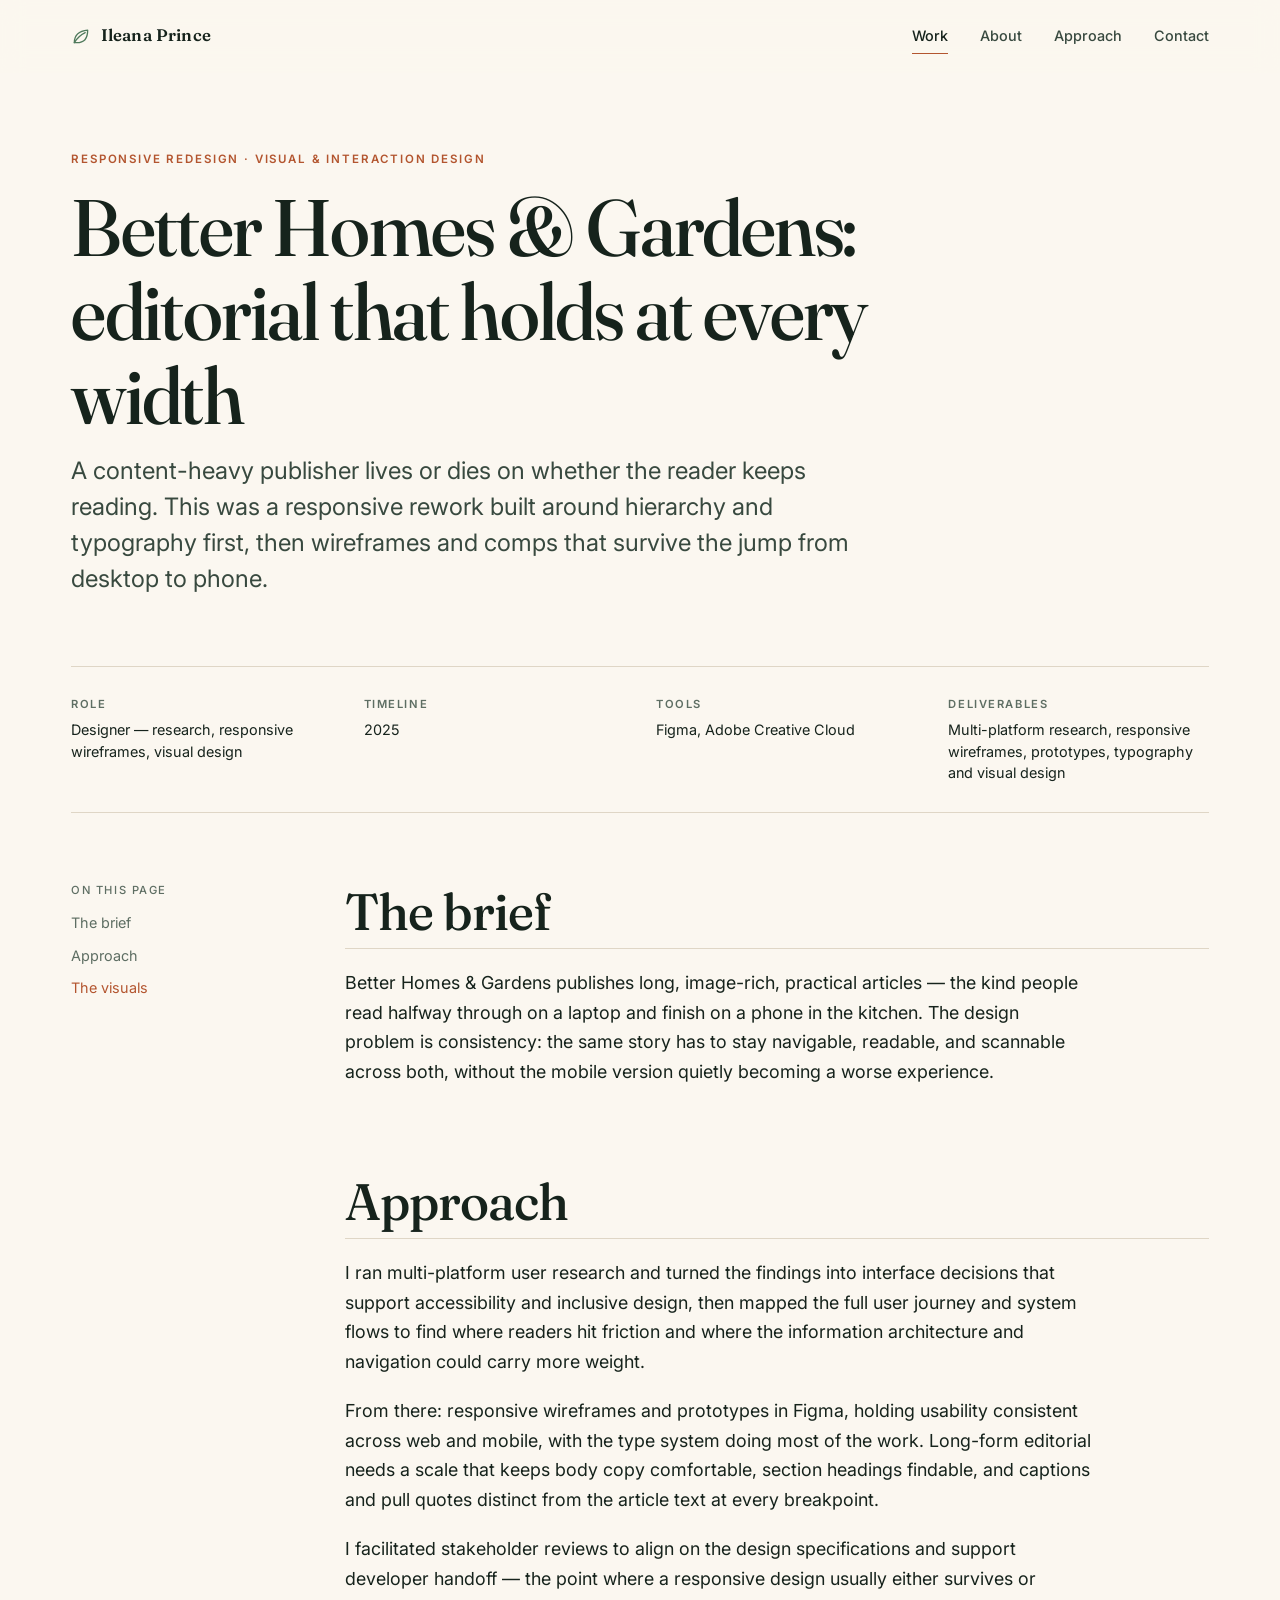
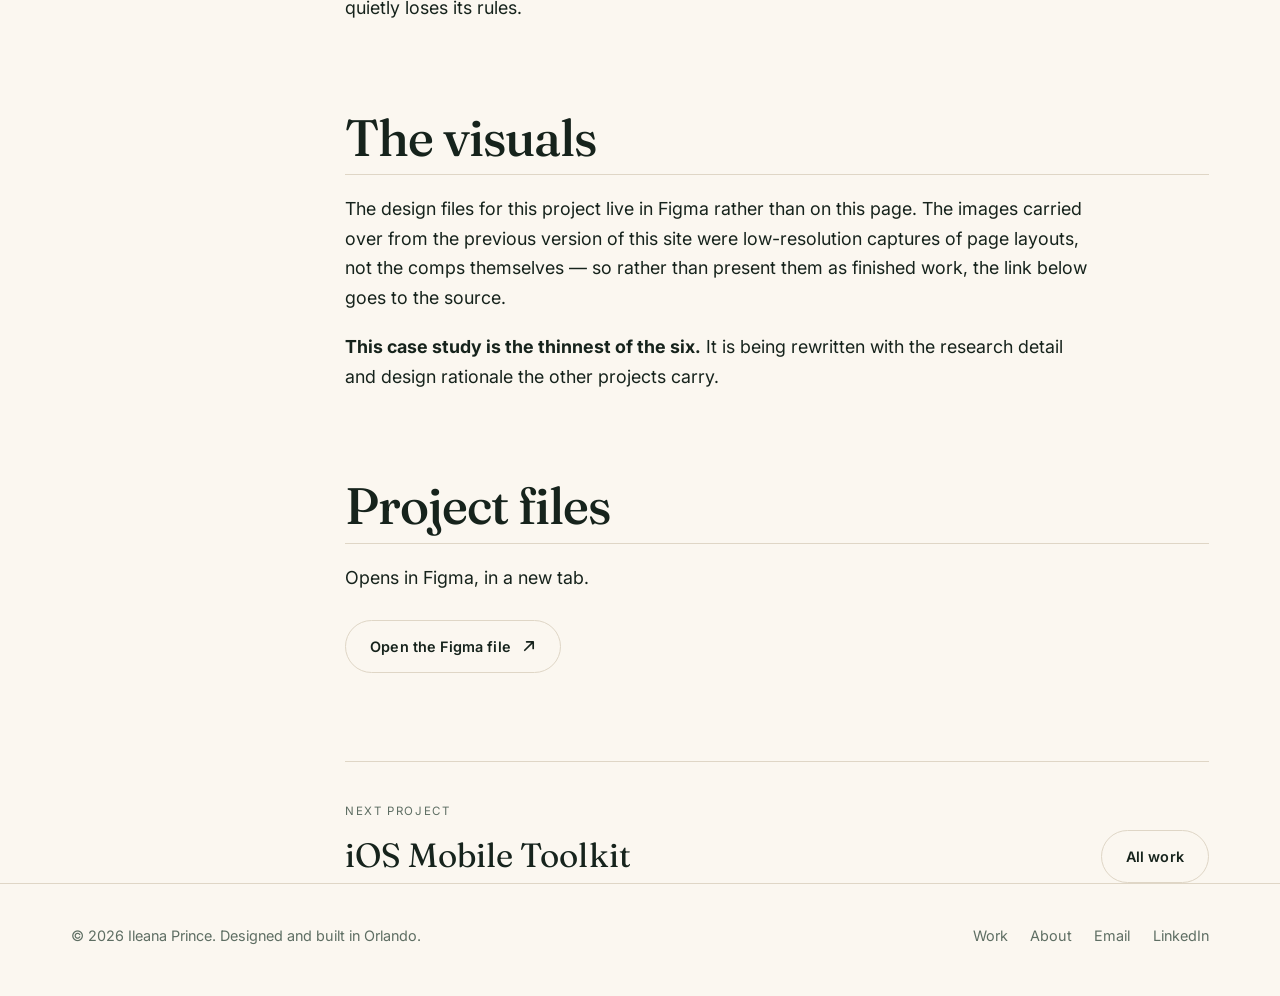
==== work/better-homes-gardens.html @ 6461b2cf "Rebuild the portfolio as a static site Replaces the WordPress/Divi one-pager with hand-built HTML: a" ====
<!DOCTYPE html>
<html lang="en">
<head>
<meta charset="utf-8">
<meta name="viewport" content="width=device-width, initial-scale=1">
<title>Better Homes &amp; Gardens — Ileana Prince</title>
<meta name="description" content="A responsive redesign case study for Better Homes &amp; Gardens: multi-platform research, responsive wireframes, typography and visual design, and developer handoff.">
<link rel="canonical" href="https://ileanaprince.com/work/better-homes-gardens.html">
<meta property="og:title" content="Better Homes &amp; Gardens — Ileana Prince">
<meta property="og:description" content="A responsive redesign case study for Better Homes &amp; Gardens: multi-platform research, responsive wireframes, typography and visual design, and developer handoff.">
<meta property="og:type" content="article">
<meta property="og:url" content="https://ileanaprince.com/work/better-homes-gardens.html">
<meta property="og:image" content="https://ileanaprince.com/images/work/better-homes-gardens/03.png">
<meta name="theme-color" content="#FBF7F0" media="(prefers-color-scheme: light)">
<meta name="theme-color" content="#0F1613" media="(prefers-color-scheme: dark)">
<link rel="icon" href="../images/brand/favicon-64.png" sizes="64x64">
<link rel="apple-touch-icon" href="../images/brand/apple-touch-icon.png">
<link rel="preconnect" href="https://fonts.googleapis.com">
<link rel="preconnect" href="https://fonts.gstatic.com" crossorigin>
<link href="https://fonts.googleapis.com/css2?family=Fraunces:ital,opsz,wght@0,9..144,300..700;1,9..144,300..700&family=Inter:wght@400;500;600;700&display=swap" rel="stylesheet">
<link rel="stylesheet" href="../css/main.css">
</head>
<body>
<script>document.documentElement.classList.add("js");</script>

<a class="skip-link" href="#main">Skip to content</a>

<header class="site-header">
  <div class="wrap">
    <a class="wordmark" href="../index.html">
      <svg class="leaf" viewBox="0 0 24 24" fill="none" stroke="currentColor" stroke-width="1.6" aria-hidden="true">
        <path d="M4 20c0-8 5-14 16-15 0 11-6 15-13 15H4Z" stroke-linejoin="round"/>
        <path d="M4 20C7 15 11 11 17 8" stroke-linecap="round"/>
      </svg>
      Ileana Prince
    </a>
    <nav class="nav" aria-label="Primary">
      <a href="../index.html#work" aria-current="page">Work</a>
      <a href="../index.html#about">About</a>
      <a href="../index.html#approach" class="nav-hide-sm">Approach</a>
      <a href="../index.html#contact">Contact</a>
    </nav>
  </div>
</header>

<main id="main">

  <article>
    <header class="case-hero">
      <div class="wrap">
        <span class="eyebrow">Responsive redesign · Visual &amp; interaction design</span>
        <h1>Better Homes &amp; Gardens: editorial that holds at every width</h1>
        <p class="lede">A content-heavy publisher lives or dies on whether the reader keeps reading. This was a responsive rework built around hierarchy and typography first, then wireframes and comps that survive the jump from desktop to phone.</p>
      </div>
    </header>

    <div class="wrap">
      <dl class="case-meta">
        <div><dt>Role</dt><dd>Designer — research, responsive wireframes, visual design</dd></div>
        <div><dt>Timeline</dt><dd>2025</dd></div>
        <div><dt>Tools</dt><dd>Figma, Adobe Creative Cloud</dd></div>
        <div><dt>Deliverables</dt><dd>Multi-platform research, responsive wireframes, prototypes, typography and visual design</dd></div>
      </dl>

      <div class="case-layout">
        <nav class="case-toc" aria-label="On this page">
          <h2>On this page</h2>
          <ol>
            <li><a href="#overview">The brief</a></li>
            <li><a href="#approach">Approach</a></li>
            <li><a href="#screens">The visuals</a></li>
          </ol>
        </nav>

        <div>
          <section class="case-section" id="overview">
            <h2>The brief</h2>
            <div class="prose">
            <p>Better Homes &amp; Gardens publishes long, image-rich, practical articles — the kind people read halfway through on a laptop and finish on a phone in the kitchen. The design problem is consistency: the same story has to stay navigable, readable, and scannable across both, without the mobile version quietly becoming a worse experience.</p>
            </div>
          </section>
          <section class="case-section" id="approach">
            <h2>Approach</h2>
            <div class="prose">
            <p>I ran multi-platform user research and turned the findings into interface decisions that support accessibility and inclusive design, then mapped the full user journey and system flows to find where readers hit friction and where the information architecture and navigation could carry more weight.</p>
            <p>From there: responsive wireframes and prototypes in Figma, holding usability consistent across web and mobile, with the type system doing most of the work. Long-form editorial needs a scale that keeps body copy comfortable, section headings findable, and captions and pull quotes distinct from the article text at every breakpoint.</p>
            <p>I facilitated stakeholder reviews to align on the design specifications and support developer handoff — the point where a responsive design usually either survives or quietly loses its rules.</p>
            </div>
          </section>
          <section class="case-section" id="screens">
            <h2>The visuals</h2>
            <div class="prose">
            <p>The design files for this project live in Figma rather than on this page.
               The images carried over from the previous version of this site were
               low-resolution captures of page layouts, not the comps themselves — so
               rather than present them as finished work, the link below goes to the source.</p>
            <p><strong>This case study is the thinnest of the six.</strong> It is being
               rewritten with the research detail and design rationale the other projects
               carry.</p>
            </div>
          </section>
          <section class="case-section" id="files">
            <h2>Project files</h2>
            <p class="prose">Opens in Figma, in a new tab.</p>
            <ul class="link-list">
              <li><a class="btn btn--ghost" href="https://www.figma.com/design/xtDOEUHPUFU4k2uD3OjecX/ileana_prince_digital?node-id=0-1&amp;p=f" rel="noopener" target="_blank">Open the Figma file<svg viewBox="0 0 16 16" fill="none" stroke="currentColor" stroke-width="1.8" aria-hidden="true"><path d="M6 3h7v7M13 3 4 12" stroke-linecap="round" stroke-linejoin="round"/></svg></a></li>
            </ul>
          </section>
          <nav class="case-next" aria-label="More work">
            <div>
              <span class="next-label">Next project</span>
              <a class="next-title" href="ios-toolkit.html">iOS Mobile Toolkit</a>
            </div>
            <a class="btn btn--ghost" href="../index.html#work">All work</a>
          </nav>
        </div>
      </div>
    </div>
  </article>

</main>

<footer class="site-footer">
  <div class="wrap">
    <p style="margin:0">© <span id="year">2026</span> Ileana Prince. Designed and built in Orlando.</p>
    <nav class="footer-links" aria-label="Footer">
      <a href="../index.html#work">Work</a>
      <a href="../index.html#about">About</a>
      <a href="mailto:ileanaprince@icloud.com">Email</a>
      <a href="https://www.linkedin.com/in/ileanaprince/" rel="me noopener">LinkedIn</a>
    </nav>
  </div>
</footer>

<script src="../js/main.js" defer></script>
</body>
</html>
---- css/main.css ----
/* ==========================================================================
   Ileana Prince — portfolio
   Design system: warm bone paper, deep forest ink, terracotta accent.
   ========================================================================== */

:root {
  /* Color — light */
  --bone:        #FBF7F0;
  --bone-deep:   #F2EADC;
  --paper:       #FFFFFF;
  --ink:         #16231C;
  --ink-soft:    #38493F;
  --muted:       #5E6E63;
  --line:        #DFD6C6;
  --forest:      #24503F;
  --moss:        #4F7A5C;
  --terracotta:  #B3552F;
  --clay:        #E3B294;

  --accent:      var(--terracotta);
  --accent-ink:  #FFFFFF;
  --bg:          var(--bone);
  --bg-alt:      var(--bone-deep);
  --surface:     var(--paper);
  --fg:          var(--ink);
  --fg-soft:      var(--ink-soft);
  --border:      var(--line);

  /* Type */
  --font-display: "Fraunces", "Iowan Old Style", Georgia, serif;
  --font-sans: "Inter", -apple-system, BlinkMacSystemFont, "Segoe UI", Helvetica, Arial, sans-serif;

  --step--1: clamp(0.82rem, 0.79rem + 0.14vw, 0.9rem);
  --step-0:  clamp(1rem, 0.96rem + 0.2vw, 1.12rem);
  --step-1:  clamp(1.2rem, 1.1rem + 0.5vw, 1.5rem);
  --step-2:  clamp(1.5rem, 1.3rem + 1vw, 2.1rem);
  --step-3:  clamp(2rem, 1.6rem + 2vw, 3.2rem);
  --step-4:  clamp(2.6rem, 1.8rem + 4vw, 5.4rem);
  --step-5:  clamp(3.2rem, 1.9rem + 6.4vw, 8rem);

  /* Space + shape */
  --gutter: clamp(1.25rem, 4vw, 4rem);
  --section: clamp(4.5rem, 9vw, 9rem);
  --radius: 4px;
  --radius-lg: 20px;
  --maxw: 1240px;
  --prose: 68ch;

  --ease: cubic-bezier(0.22, 0.61, 0.36, 1);
}

@media (prefers-color-scheme: dark) {
  :root:not([data-theme="light"]) {
    --bg:      #0F1613;
    --bg-alt:  #151E19;
    --surface: #18231D;
    --fg:      #ECE6DA;
    --fg-soft: #C3CDC4;
    --muted:   #9AA89E;
    --border:  #2A362F;
    --forest:  #7FB395;
    --moss:    #8FBDA0;
    --accent:  #E2865B;
    --accent-ink: #16231C;
  }
}

:root[data-theme="dark"] {
  --bg:      #0F1613;
  --bg-alt:  #151E19;
  --surface: #18231D;
  --fg:      #ECE6DA;
  --fg-soft: #C3CDC4;
  --muted:   #9AA89E;
  --border:  #2A362F;
  --forest:  #7FB395;
  --moss:    #8FBDA0;
  --accent:  #E2865B;
  --accent-ink: #16231C;
}

/* --------------------------------------------------------------- base --- */

*, *::before, *::after { box-sizing: border-box; }

html { -webkit-text-size-adjust: 100%; scroll-behavior: smooth; }
@media (prefers-reduced-motion: reduce) { html { scroll-behavior: auto; } }

body {
  margin: 0;
  background: var(--bg);
  color: var(--fg);
  font-family: var(--font-sans);
  font-size: var(--step-0);
  line-height: 1.65;
  -webkit-font-smoothing: antialiased;
  font-synthesis-weight: none;
}

h1, h2, h3, h4 {
  font-family: var(--font-display);
  font-weight: 500;
  line-height: 1.05;
  letter-spacing: -0.02em;
  margin: 0 0 0.5em;
  font-variation-settings: "SOFT" 0, "WONK" 0;
}

p { margin: 0 0 1.1em; }
p:last-child { margin-bottom: 0; }

a { color: inherit; text-decoration-thickness: 1px; text-underline-offset: 0.22em; }
a:hover { text-decoration-color: var(--accent); }

img { max-width: 100%; height: auto; display: block; }

hr { border: 0; border-top: 1px solid var(--border); margin: var(--section) 0; }

::selection { background: var(--accent); color: var(--accent-ink); }

:focus-visible {
  outline: 3px solid var(--accent);
  outline-offset: 3px;
  border-radius: 2px;
}

.skip-link {
  position: absolute;
  left: 0.75rem;
  top: -4rem;
  z-index: 100;
  background: var(--fg);
  color: var(--bg);
  padding: 0.7rem 1.1rem;
  border-radius: var(--radius);
  font-weight: 600;
  transition: top 0.2s var(--ease);
}
.skip-link:focus { top: 0.75rem; }

.visually-hidden {
  position: absolute; width: 1px; height: 1px;
  padding: 0; margin: -1px; overflow: hidden;
  clip: rect(0 0 0 0); white-space: nowrap; border: 0;
}

/* ------------------------------------------------------------ layout --- */

.wrap {
  width: 100%;
  max-width: var(--maxw);
  margin-inline: auto;
  padding-inline: var(--gutter);
}

.section { padding-block: var(--section); }
.section--tint { background: var(--bg-alt); }

.section-head {
  display: flex;
  align-items: baseline;
  gap: 1.5rem;
  margin-bottom: clamp(2rem, 4vw, 3.5rem);
  border-bottom: 1px solid var(--border);
  padding-bottom: 1.25rem;
  flex-wrap: wrap;
}
.section-head h2 { font-size: var(--step-3); margin: 0; }
.section-head p { color: var(--muted); max-width: 42ch; margin: 0; font-size: var(--step--1); }

.eyebrow {
  font-family: var(--font-sans);
  font-size: 0.72rem;
  font-weight: 600;
  letter-spacing: 0.16em;
  text-transform: uppercase;
  color: var(--accent);
  margin: 0 0 1rem;
  display: block;
}

.prose { max-width: var(--prose); }
.prose h3 { font-size: var(--step-2); margin-top: 2em; }
/* A small label that is still a real heading — the level stays correct for
   screen readers, only the type size changes. */
.prose h3.label {
  font-family: var(--font-sans);
  font-size: var(--step--1);
  font-weight: 700;
  letter-spacing: 0.1em;
  text-transform: uppercase;
  color: var(--muted);
  margin: 2.2em 0 0.6em;
}
.prose ul { padding-left: 1.1rem; margin: 0 0 1.4em; }
.prose li { margin-bottom: 0.5em; }
.prose li::marker { color: var(--accent); }
.prose blockquote {
  margin: 2rem 0;
  padding: 0.2rem 0 0.2rem 1.5rem;
  border-left: 3px solid var(--accent);
  font-family: var(--font-display);
  font-size: var(--step-1);
  line-height: 1.4;
  color: var(--fg-soft);
}
.prose blockquote cite {
  display: block;
  margin-top: 0.8rem;
  font-family: var(--font-sans);
  font-size: var(--step--1);
  font-style: normal;
  color: var(--muted);
}

/* ------------------------------------------------------------ header --- */

.site-header {
  position: sticky;
  top: 0;
  z-index: 50;
  background: color-mix(in srgb, var(--bg) 88%, transparent);
  backdrop-filter: saturate(1.4) blur(12px);
  border-bottom: 1px solid transparent;
  transition: border-color 0.3s var(--ease);
}
.site-header.is-stuck { border-bottom-color: var(--border); }

.site-header .wrap {
  display: flex;
  align-items: center;
  justify-content: space-between;
  gap: 1rem;
  min-height: 72px;
}

.wordmark {
  font-family: var(--font-display);
  font-size: 1.05rem;
  font-weight: 600;
  letter-spacing: 0.01em;
  text-decoration: none;
  display: inline-flex;
  align-items: center;
  gap: 0.6rem;
}
.wordmark .leaf { width: 20px; height: 20px; color: var(--moss); flex: none; }

.nav { display: flex; align-items: center; gap: clamp(1rem, 2.5vw, 2.2rem); }
.nav a {
  font-size: var(--step--1);
  font-weight: 500;
  text-decoration: none;
  color: var(--fg-soft);
  padding-block: 0.4rem;
  position: relative;
}
.nav a::after {
  content: "";
  position: absolute;
  left: 0; bottom: 0;
  width: 100%; height: 1px;
  background: var(--accent);
  transform: scaleX(0);
  transform-origin: left;
  transition: transform 0.3s var(--ease);
}
.nav a:hover::after, .nav a[aria-current]::after { transform: scaleX(1); }
.nav a[aria-current] { color: var(--fg); }

.nav-toggle { display: none; }

@media (max-width: 640px) {
  .nav { gap: 1rem; font-size: 0.9rem; }
  .nav a.nav-hide-sm { display: none; }
}

/* -------------------------------------------------------------- hero --- */

.hero {
  position: relative;
  padding-block: clamp(3rem, 8vw, 7rem) clamp(3rem, 7vw, 6rem);
  overflow: hidden;
}
.hero .wrap {
  display: grid;
  grid-template-columns: minmax(0, 1.15fr) minmax(0, 0.85fr);
  gap: clamp(2rem, 5vw, 4.5rem);
  align-items: center;
}
@media (max-width: 860px) {
  .hero .wrap { grid-template-columns: 1fr; }
}

.hero h1 {
  font-size: var(--step-5);
  font-weight: 400;
  line-height: 0.92;
  letter-spacing: -0.035em;
  margin: 0 0 1.5rem;
  font-variation-settings: "SOFT" 20, "WONK" 1, "opsz" 100;
}
.hero h1 em {
  font-style: italic;
  color: var(--forest);
  font-variation-settings: "SOFT" 60, "WONK" 1;
}
.hero-lede {
  font-size: var(--step-1);
  line-height: 1.5;
  color: var(--fg-soft);
  max-width: 46ch;
  margin-bottom: 2rem;
}
.hero-meta {
  display: flex;
  flex-wrap: wrap;
  gap: 0.6rem 1.6rem;
  font-size: var(--step--1);
  color: var(--muted);
  margin-bottom: 2.25rem;
}
.hero-meta span { display: inline-flex; align-items: center; gap: 0.5rem; }
.hero-meta span::before {
  content: "";
  width: 5px; height: 5px;
  border-radius: 50%;
  background: var(--moss);
}

.portrait {
  position: relative;
  border-radius: 200px 200px 12px 12px;
  overflow: hidden;
  aspect-ratio: 4 / 5;
  background: var(--bg-alt);
  box-shadow: 0 30px 70px -40px rgba(20, 35, 28, 0.6);
}
.portrait img { width: 100%; height: 100%; object-fit: cover; object-position: 50% 22%; }

.hero-vine {
  position: absolute;
  top: -40px;
  right: -60px;
  width: min(46vw, 520px);
  color: var(--moss);
  opacity: 0.16;
  pointer-events: none;
  z-index: -1;
}

/* ------------------------------------------------------------ buttons --- */

.btn {
  display: inline-flex;
  align-items: center;
  gap: 0.6rem;
  padding: 0.85rem 1.5rem;
  border-radius: 999px;
  border: 1px solid var(--fg);
  background: var(--fg);
  color: var(--bg);
  font-size: var(--step--1);
  font-weight: 600;
  letter-spacing: 0.01em;
  text-decoration: none;
  cursor: pointer;
  transition: transform 0.25s var(--ease), background-color 0.25s var(--ease),
              color 0.25s var(--ease), border-color 0.25s var(--ease);
}
.btn:hover { transform: translateY(-2px); background: var(--accent); border-color: var(--accent); color: var(--accent-ink); }
.btn--ghost { background: transparent; color: var(--fg); border-color: var(--border); }
.btn--ghost:hover { border-color: var(--accent); background: transparent; color: var(--accent); }
.btn svg { width: 15px; height: 15px; flex: none; }

.btn-row { display: flex; flex-wrap: wrap; gap: 0.85rem; }

/* --------------------------------------------------------------- work --- */

.work-list { display: grid; gap: clamp(1rem, 2.5vw, 1.75rem); }

.work-card {
  position: relative;
  display: grid;
  grid-template-columns: minmax(0, 0.95fr) minmax(0, 1.05fr);
  gap: clamp(1.5rem, 4vw, 3.5rem);
  align-items: center;
  padding: clamp(1.25rem, 3vw, 2.25rem);
  background: var(--surface);
  border: 1px solid var(--border);
  border-radius: var(--radius-lg);
  overflow: hidden;
  transition: transform 0.4s var(--ease), border-color 0.4s var(--ease),
              box-shadow 0.4s var(--ease);
}
.work-card:nth-child(even) { grid-template-columns: minmax(0, 1.05fr) minmax(0, 0.95fr); }
.work-card:nth-child(even) .work-thumb { order: 2; }
.work-card:hover {
  transform: translateY(-4px);
  border-color: color-mix(in srgb, var(--accent) 45%, var(--border));
  box-shadow: 0 26px 50px -34px rgba(20, 35, 28, 0.55);
}
@media (max-width: 780px) {
  .work-card, .work-card:nth-child(even) { grid-template-columns: 1fr; }
  .work-card:nth-child(even) .work-thumb { order: 0; }
}

.work-thumb {
  aspect-ratio: 16 / 11;
  border-radius: 12px;
  overflow: hidden;
  background: var(--bg-alt);
  border: 1px solid var(--border);
}
.work-thumb img {
  width: 100%; height: 100%;
  object-fit: cover;
  object-position: 50% 0;
  transition: transform 0.6s var(--ease);
}
/* Slide and full-page artefacts are shown whole rather than cropped —
   a cropped slide just reads as a mistake. */
.work-thumb--fit { padding: clamp(0.6rem, 1.5vw, 1.1rem); background: var(--bg-alt); }
.work-thumb--fit img { object-fit: contain; }
.work-card:hover .work-thumb--fit img { transform: scale(1.015); }
.work-card:hover .work-thumb img { transform: scale(1.03); }

.work-index {
  font-family: var(--font-sans);
  font-size: 0.72rem;
  font-weight: 600;
  letter-spacing: 0.16em;
  color: var(--muted);
  display: block;
  margin-bottom: 0.9rem;
}
.work-body h3 { font-size: var(--step-2); margin-bottom: 0.4rem; }
.work-body h3 a { text-decoration: none; }
.work-body h3 a::after { content: ""; position: absolute; inset: 0; }
.work-kicker { color: var(--accent); font-size: var(--step--1); font-weight: 600; margin-bottom: 0.9rem; }
.work-body p { color: var(--fg-soft); font-size: var(--step-0); }

.tags { display: flex; flex-wrap: wrap; gap: 0.4rem; margin-top: 1.2rem; padding: 0; list-style: none; }
.tags li {
  font-size: 0.72rem;
  letter-spacing: 0.06em;
  text-transform: uppercase;
  font-weight: 600;
  color: var(--muted);
  border: 1px solid var(--border);
  border-radius: 999px;
  padding: 0.28rem 0.7rem;
}

.work-more {
  display: inline-flex;
  align-items: center;
  gap: 0.5rem;
  margin-top: 1.4rem;
  font-size: var(--step--1);
  font-weight: 600;
  color: var(--accent);
}
.work-more svg { width: 14px; height: 14px; transition: transform 0.3s var(--ease); }
.work-card:hover .work-more svg { transform: translateX(4px); }

/* ---------------------------------------------------------- approach --- */

.steps {
  display: grid;
  grid-template-columns: repeat(auto-fit, minmax(220px, 1fr));
  gap: clamp(1.25rem, 3vw, 2.5rem);
  list-style: none;
  margin: 0; padding: 0;
  counter-reset: step;
}
.steps li { counter-increment: step; padding-top: 1.4rem; border-top: 2px solid var(--border); }
.steps li::before {
  content: "0" counter(step);
  display: block;
  font-family: var(--font-display);
  font-size: var(--step-2);
  color: var(--accent);
  margin-bottom: 0.4rem;
}
.steps h3 { font-size: var(--step-1); margin-bottom: 0.4rem; }
.steps p { color: var(--muted); font-size: var(--step--1); }

/* ------------------------------------------------------------- about --- */

.about-grid {
  display: grid;
  grid-template-columns: minmax(0, 1fr) minmax(0, 0.72fr);
  gap: clamp(2rem, 5vw, 4.5rem);
  align-items: start;
}
@media (max-width: 860px) { .about-grid { grid-template-columns: 1fr; } }

.about-portrait {
  border-radius: 12px 12px 160px 160px;
  overflow: hidden;
  aspect-ratio: 3 / 4;
  border: 1px solid var(--border);
}
.about-portrait img { width: 100%; height: 100%; object-fit: cover; }

.skill-groups { display: grid; gap: 1.6rem; margin-top: 2.5rem; }
.skill-group h4 {
  font-family: var(--font-sans);
  font-size: 0.72rem;
  letter-spacing: 0.14em;
  text-transform: uppercase;
  color: var(--accent);
  margin: 0 0 0.6rem;
}
.skill-group p { color: var(--fg-soft); font-size: var(--step--1); margin: 0; }

.facts { list-style: none; margin: 0; padding: 0; display: grid; gap: 1rem; }
.facts li { display: grid; gap: 0.15rem; padding-bottom: 1rem; border-bottom: 1px solid var(--border); }
.facts dt, .facts .fact-label {
  font-size: 0.72rem; letter-spacing: 0.12em; text-transform: uppercase; color: var(--muted); font-weight: 600;
}
.facts .fact-value { font-family: var(--font-display); font-size: var(--step-1); }
.facts .fact-note { font-size: var(--step--1); color: var(--muted); }

/* ----------------------------------------------------------- contact --- */

.contact-panel {
  background: var(--forest);
  color: #F6F2E9;
  border-radius: var(--radius-lg);
  padding: clamp(2rem, 6vw, 4.5rem);
  position: relative;
  overflow: hidden;
}
:root[data-theme="dark"] .contact-panel,
:root:not([data-theme="light"]) .contact-panel { color: #0F1613; }
@media (prefers-color-scheme: light) {
  :root:not([data-theme="dark"]) .contact-panel { color: #F6F2E9; }
}
.contact-panel h2 { font-size: var(--step-4); max-width: 14ch; margin-bottom: 1rem; }
.contact-panel p { max-width: 46ch; opacity: 0.86; }
.contact-panel .btn { background: currentColor; border-color: currentColor; color: var(--forest); }
.contact-panel .btn:hover { background: var(--clay); border-color: var(--clay); color: #16231C; }
.contact-panel .btn--ghost { background: transparent; color: currentColor; border-color: currentColor; opacity: 0.8; }
.contact-panel .btn--ghost:hover { opacity: 1; background: transparent; color: currentColor; border-color: currentColor; }
.contact-vine {
  position: absolute;
  right: -80px; bottom: -100px;
  width: min(40vw, 380px);
  opacity: 0.14;
  pointer-events: none;
}

/* ------------------------------------------------------------ footer --- */

.site-footer {
  border-top: 1px solid var(--border);
  padding-block: 2.5rem 3rem;
  font-size: var(--step--1);
  color: var(--muted);
}
.site-footer .wrap { display: flex; flex-wrap: wrap; gap: 1rem 2rem; justify-content: space-between; align-items: center; }
.site-footer a { text-decoration: none; }
.site-footer a:hover { color: var(--accent); }
.footer-links { display: flex; gap: 1.4rem; flex-wrap: wrap; }

/* ------------------------------------------------------- case studies --- */

.case-hero { padding-block: clamp(2.5rem, 6vw, 5rem) clamp(2rem, 4vw, 3.5rem); }
.case-hero h1 {
  font-size: var(--step-4);
  max-width: 18ch;
  margin-bottom: 1rem;
  font-variation-settings: "SOFT" 20, "WONK" 1, "opsz" 100;
}
.case-hero .lede {
  font-size: var(--step-1);
  color: var(--fg-soft);
  max-width: 54ch;
  line-height: 1.5;
}

.case-cover {
  border-radius: var(--radius-lg);
  overflow: hidden;
  border: 1px solid var(--border);
  background: var(--bg-alt);
  margin-bottom: clamp(2rem, 5vw, 4rem);
}

.case-meta {
  display: grid;
  grid-template-columns: repeat(auto-fit, minmax(160px, 1fr));
  gap: 1.5rem 2rem;
  padding: 1.75rem 0;
  border-top: 1px solid var(--border);
  border-bottom: 1px solid var(--border);
  margin-bottom: clamp(2.5rem, 6vw, 4.5rem);
}
.case-meta dt {
  font-size: 0.7rem; letter-spacing: 0.14em; text-transform: uppercase;
  color: var(--muted); font-weight: 600; margin-bottom: 0.35rem;
}
.case-meta dd { margin: 0; font-size: var(--step--1); color: var(--fg); line-height: 1.5; }

.case-layout {
  display: grid;
  grid-template-columns: minmax(0, 1fr);
  gap: clamp(2rem, 5vw, 4rem);
}
@media (min-width: 1000px) {
  .case-layout { grid-template-columns: 210px minmax(0, 1fr); }
}

.case-toc { position: sticky; top: 100px; align-self: start; font-size: var(--step--1); }
.case-toc h2 {
  font-family: var(--font-sans);
  font-size: 0.7rem; letter-spacing: 0.14em; text-transform: uppercase;
  color: var(--muted); margin-bottom: 0.9rem;
}
.case-toc ol { list-style: none; margin: 0; padding: 0; display: grid; gap: 0.55rem; }
.case-toc a { text-decoration: none; color: var(--muted); }
.case-toc a:hover, .case-toc a.is-active { color: var(--accent); }
@media (max-width: 999px) { .case-toc { display: none; } }

.case-section { margin-bottom: clamp(3rem, 7vw, 5.5rem); scroll-margin-top: 100px; }
.case-section > h2 {
  font-size: var(--step-3);
  margin-bottom: 1.2rem;
  padding-bottom: 0.6rem;
  border-bottom: 1px solid var(--border);
}

.callouts {
  display: grid;
  grid-template-columns: repeat(auto-fit, minmax(230px, 1fr));
  gap: 1rem;
  list-style: none;
  margin: 2rem 0;
  padding: 0;
}
.callouts li {
  background: var(--surface);
  border: 1px solid var(--border);
  border-left: 3px solid var(--accent);
  border-radius: 0 10px 10px 0;
  padding: 1.1rem 1.25rem;
  font-size: var(--step--1);
}
.callouts strong { display: block; font-size: var(--step-0); margin-bottom: 0.3rem; font-family: var(--font-display); }
.callouts span { color: var(--muted); }

.personas { display: grid; grid-template-columns: repeat(auto-fit, minmax(250px, 1fr)); gap: 1.25rem; margin: 2rem 0; }
.persona {
  background: var(--surface);
  border: 1px solid var(--border);
  border-radius: 14px;
  padding: 1.4rem;
}
.persona h3 { font-family: var(--font-display); font-size: var(--step-1); text-transform: none; letter-spacing: -0.01em; color: var(--fg); margin: 0 0 0.2rem; }
.persona .persona-role { font-size: 0.72rem; letter-spacing: 0.1em; text-transform: uppercase; color: var(--accent); font-weight: 600; margin-bottom: 0.8rem; }
.persona p { font-size: var(--step--1); color: var(--fg-soft); }
.persona dl { margin: 0.9rem 0 0; font-size: var(--step--1); }
.persona dt { font-weight: 700; color: var(--muted); font-size: 0.7rem; letter-spacing: 0.1em; text-transform: uppercase; margin-top: 0.7rem; }
.persona dd { margin: 0.15rem 0 0; color: var(--fg-soft); }

/* Galleries */
.gallery {
  display: grid;
  grid-template-columns: repeat(auto-fit, minmax(min(260px, 100%), 1fr));
  gap: 1rem;
  margin: 2rem 0;
}
.gallery--tall { grid-template-columns: repeat(auto-fit, minmax(min(190px, 100%), 1fr)); }
.gallery figure { margin: 0; }
.gallery button.shot {
  display: block;
  width: 100%;
  padding: 0;
  border: 1px solid var(--border);
  border-radius: 10px;
  overflow: hidden;
  background: var(--surface);
  cursor: zoom-in;
  transition: transform 0.3s var(--ease), border-color 0.3s var(--ease);
}
.gallery button.shot:hover { transform: translateY(-3px); border-color: var(--accent); }
.gallery img { width: 100%; }
.gallery figcaption { font-size: var(--step--1); color: var(--muted); margin-top: 0.55rem; line-height: 1.45; }

.figure-wide { margin: 2.5rem 0; }
.figure-wide img { width: 100%; border: 1px solid var(--border); border-radius: 12px; background: var(--surface); }
.figure-wide figcaption { font-size: var(--step--1); color: var(--muted); margin-top: 0.7rem; }

/* Lightbox */
/* `display: grid` would override the UA's `dialog:not([open]) { display: none }`,
   so the open state has to carry the layout. */
.lightbox:not([open]) { display: none; }

.lightbox[open] {
  position: fixed;
  inset: 0;
  z-index: 200;
  background: rgba(12, 20, 16, 0.94);
  display: grid;
  place-items: center;
  padding: clamp(1rem, 4vw, 3rem);
  border: 0;
  max-width: 100vw;
  max-height: 100vh;
  width: 100%;
  height: 100%;
}
.lightbox::backdrop { background: rgba(12, 20, 16, 0.94); }
.lightbox img { max-width: 100%; max-height: 82vh; border-radius: 8px; object-fit: contain; }
.lightbox figcaption { color: #D8D2C6; font-size: var(--step--1); margin-top: 1rem; text-align: center; max-width: 60ch; }
.lightbox-close {
  position: absolute;
  top: 1rem; right: 1rem;
  width: 44px; height: 44px;
  border-radius: 50%;
  border: 1px solid rgba(255,255,255,0.3);
  background: transparent;
  color: #F6F2E9;
  font-size: 1.2rem;
  cursor: pointer;
  line-height: 1;
}
.lightbox-close:hover { background: rgba(255,255,255,0.12); }

/* Next / prev project */
.case-next {
  border-top: 1px solid var(--border);
  padding-top: 2.5rem;
  display: flex;
  justify-content: space-between;
  align-items: flex-end;
  gap: 1.5rem;
  flex-wrap: wrap;
}
.case-next a { text-decoration: none; }
.case-next .next-label { font-size: 0.72rem; letter-spacing: 0.14em; text-transform: uppercase; color: var(--muted); display: block; margin-bottom: 0.4rem; }
.case-next .next-title { font-family: var(--font-display); font-size: var(--step-2); }
.case-next .next-title:hover { color: var(--accent); }

.link-list { display: flex; flex-wrap: wrap; gap: 0.75rem; margin: 1.75rem 0 0; padding: 0; list-style: none; }

/* --------------------------------------------------------- utilities --- */

/* Content is visible by default; only the JS-enabled document hides it to animate
   it back in. Without scripting — or if the observer never fires — nothing is lost. */
.js .reveal { opacity: 0; transform: translateY(18px); }
.js .reveal.is-visible { opacity: 1; transform: none; transition: opacity 0.7s var(--ease), transform 0.7s var(--ease); }

@media (prefers-reduced-motion: reduce) {
  *, *::before, *::after {
    animation-duration: 0.001ms !important;
    transition-duration: 0.001ms !important;
  }
  .reveal { opacity: 1; transform: none; }
}

@media print {
  .site-header, .site-footer, .case-toc, .contact-panel, .hero-vine { display: none; }
  body { background: #fff; color: #000; }
}
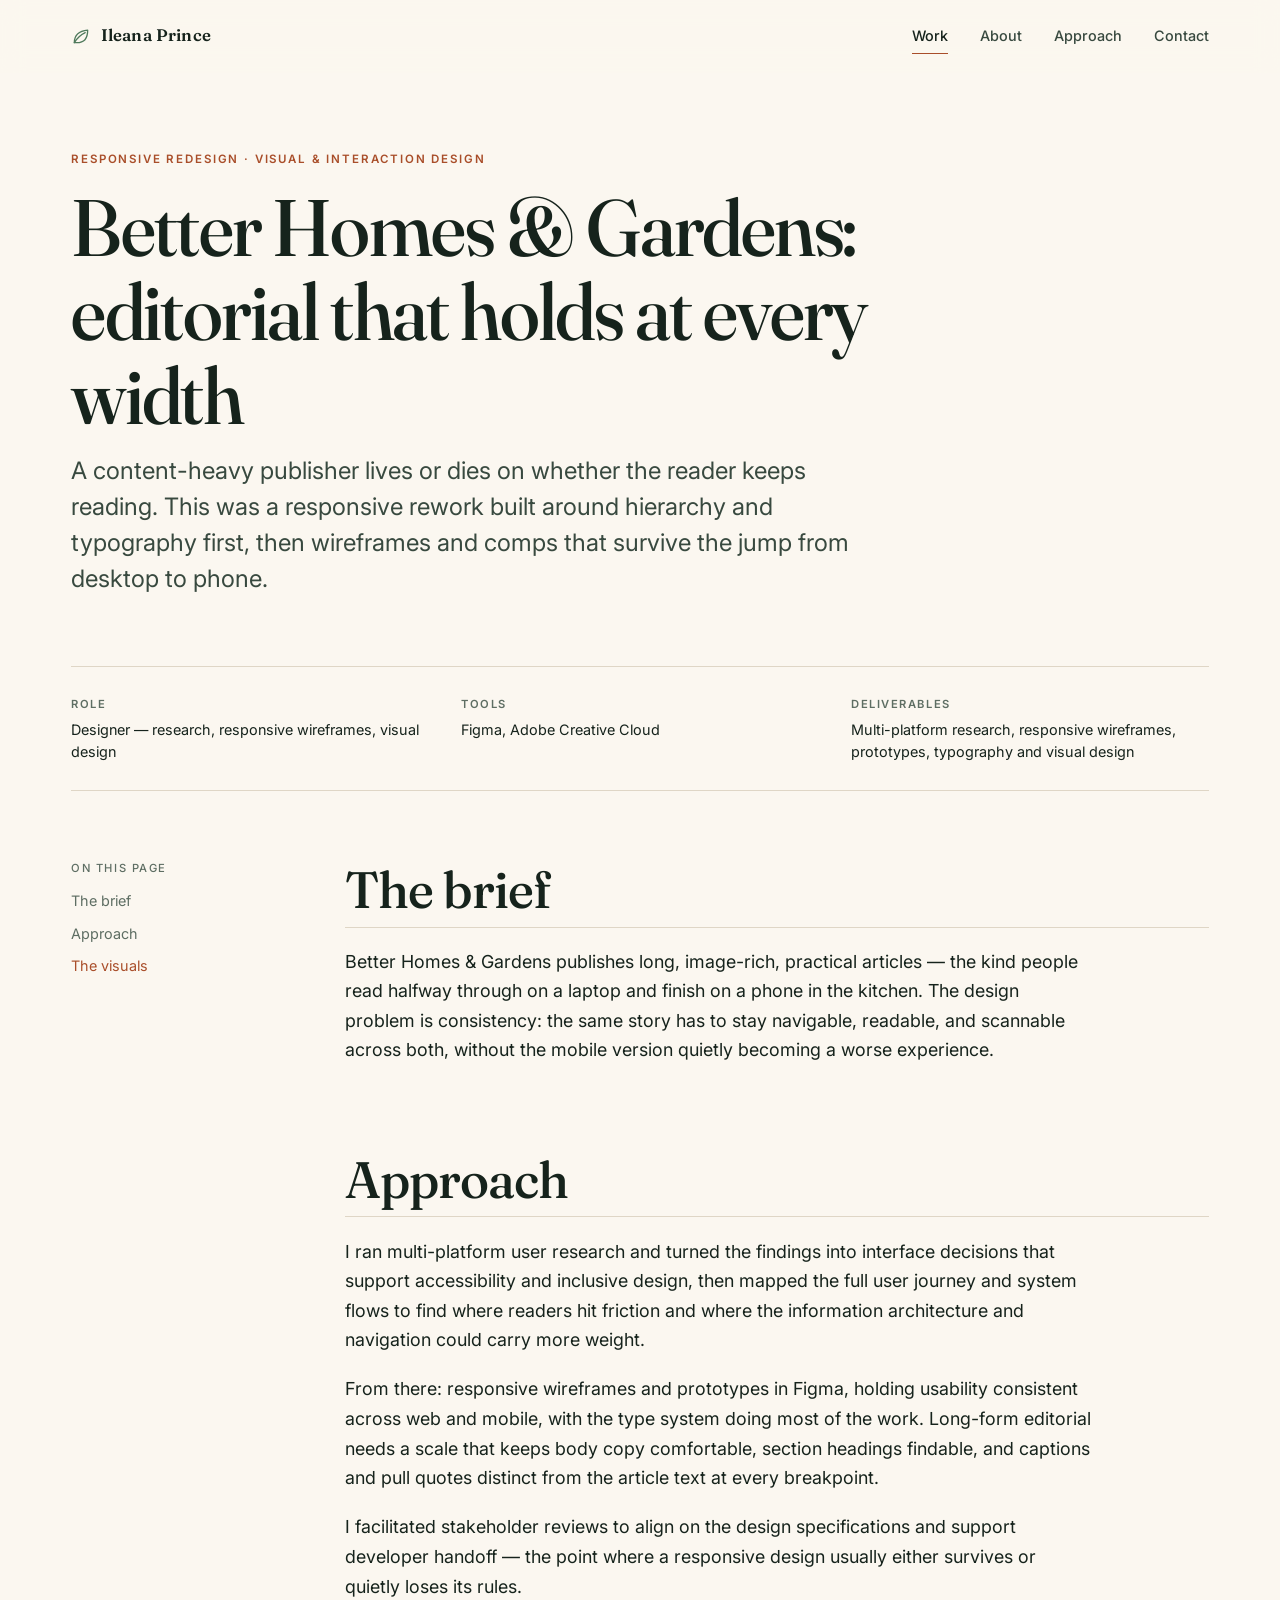
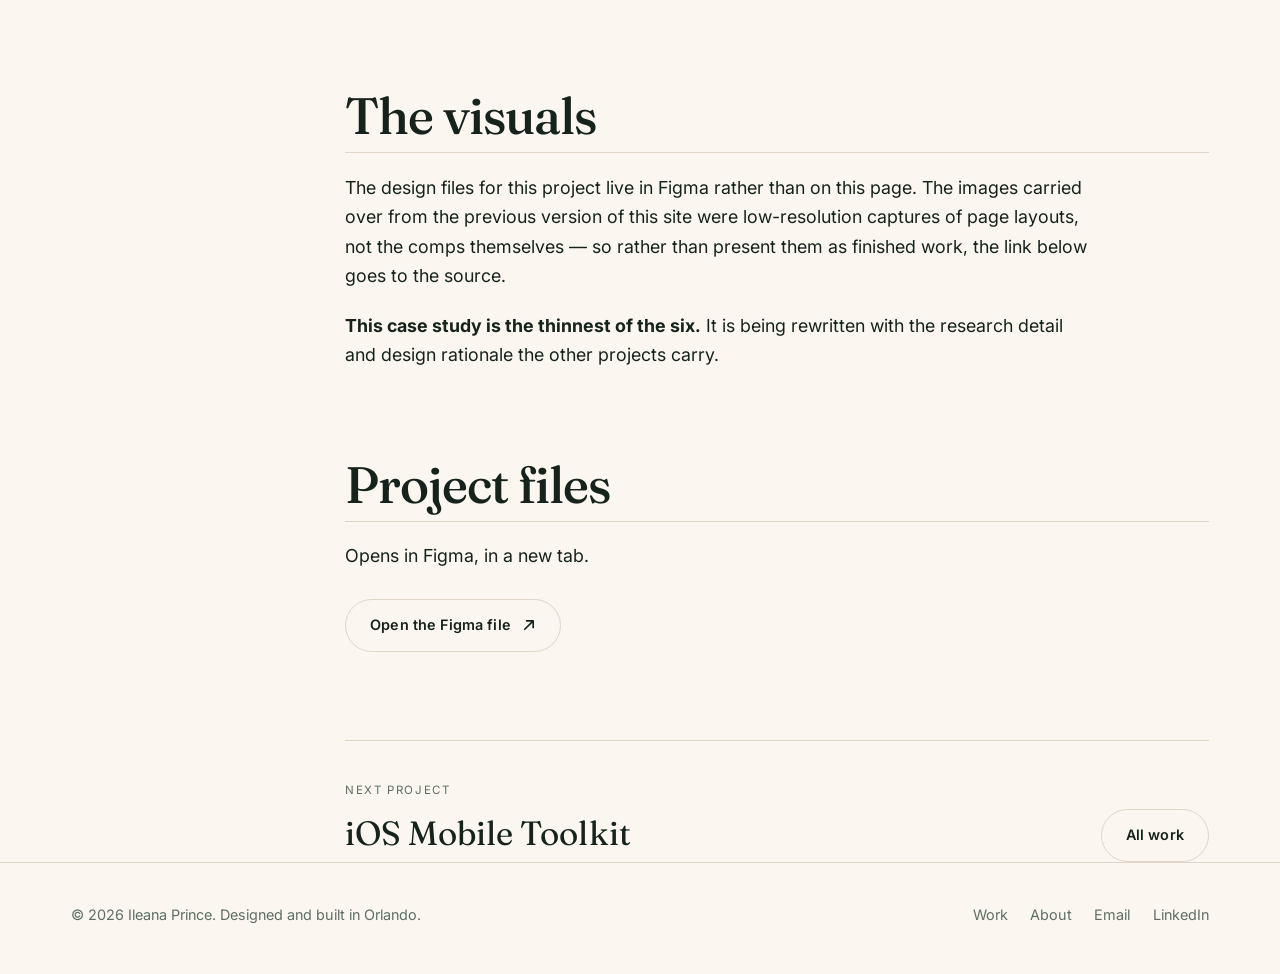
==== commit 9ba1356d: "Cut every claim the source material doesn't support An audit of the copy against Ileana's own slides" ====
--- a/work/better-homes-gardens.html
+++ b/work/better-homes-gardens.html
@@ -57,7 +57,7 @@
     <div class="wrap">
       <dl class="case-meta">
         <div><dt>Role</dt><dd>Designer — research, responsive wireframes, visual design</dd></div>
-        <div><dt>Timeline</dt><dd>2025</dd></div>
+        
         <div><dt>Tools</dt><dd>Figma, Adobe Creative Cloud</dd></div>
         <div><dt>Deliverables</dt><dd>Multi-platform research, responsive wireframes, prototypes, typography and visual design</dd></div>
       </dl>
--- a/css/main.css
+++ b/css/main.css
@@ -14,7 +14,7 @@
   --line:        #DFD6C6;
   --forest:      #24503F;
   --moss:        #4F7A5C;
-  --terracotta:  #B3552F;
+  --terracotta:  #A94E2A;
   --clay:        #E3B294;
 
   --accent:      var(--terracotta);
@@ -464,6 +464,41 @@
 .work-more svg { width: 14px; height: 14px; transition: transform 0.3s var(--ease); }
 .work-card:hover .work-more svg { transform: translateX(4px); }
 
+/* Shorter pieces — a compact list so the deep case studies keep the visual weight. */
+.brief-list {
+  list-style: none;
+  margin: 0;
+  padding: 0;
+  display: grid;
+  grid-template-columns: repeat(auto-fit, minmax(min(320px, 100%), 1fr));
+  gap: 1rem;
+}
+.brief-list a {
+  display: grid;
+  gap: 0.45rem;
+  height: 100%;
+  padding: 1.4rem 1.5rem;
+  text-decoration: none;
+  background: var(--surface);
+  border: 1px solid var(--border);
+  border-radius: 14px;
+  transition: transform 0.3s var(--ease), border-color 0.3s var(--ease);
+}
+.brief-list a:hover {
+  transform: translateY(-3px);
+  border-color: color-mix(in srgb, var(--accent) 45%, var(--border));
+}
+.brief-title { font-family: var(--font-display); font-size: var(--step-1); letter-spacing: -0.01em; }
+.brief-desc { color: var(--fg-soft); font-size: var(--step--1); line-height: 1.55; }
+.brief-tags {
+  font-size: 0.7rem;
+  letter-spacing: 0.1em;
+  text-transform: uppercase;
+  font-weight: 600;
+  color: var(--muted);
+  margin-top: 0.2rem;
+}
+
 /* ---------------------------------------------------------- approach --- */
 
 .steps {
@@ -505,7 +540,7 @@
 .about-portrait img { width: 100%; height: 100%; object-fit: cover; }
 
 .skill-groups { display: grid; gap: 1.6rem; margin-top: 2.5rem; }
-.skill-group h4 {
+.skill-group h3 {
   font-family: var(--font-sans);
   font-size: 0.72rem;
   letter-spacing: 0.14em;
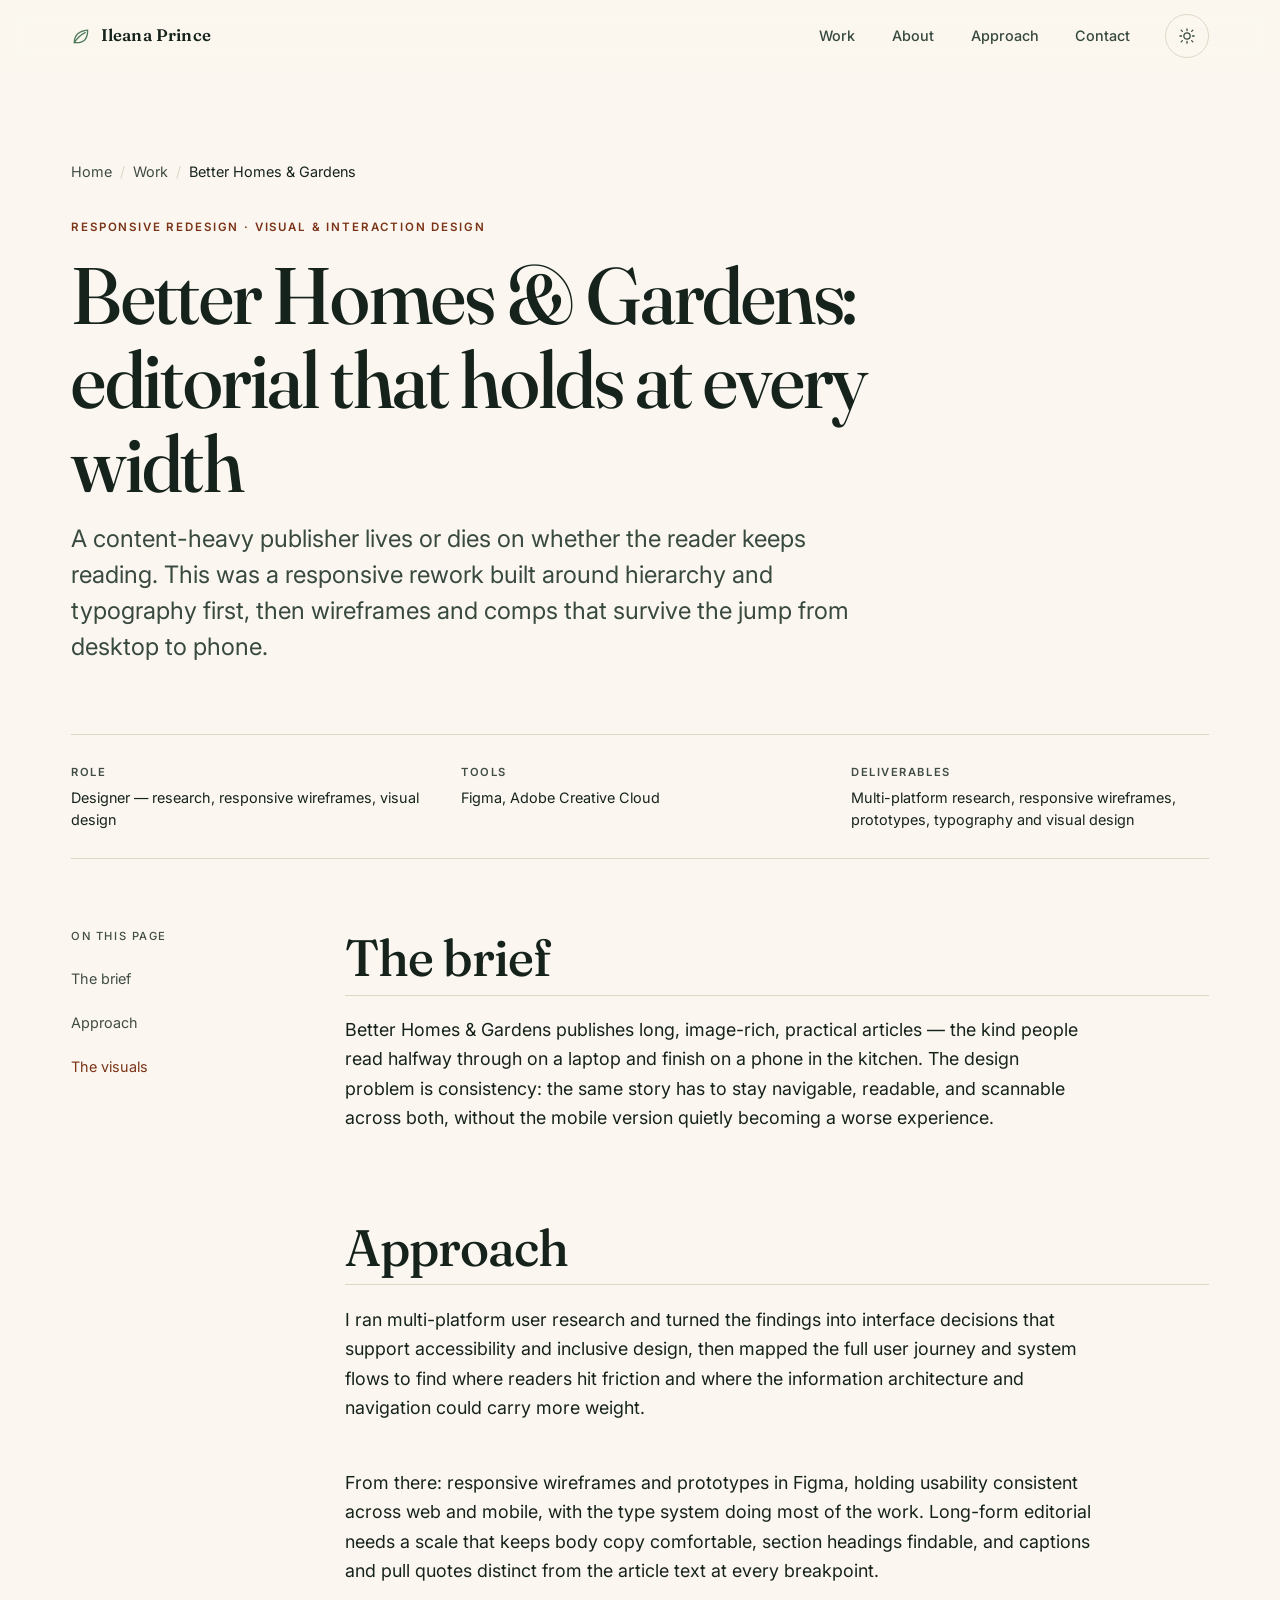
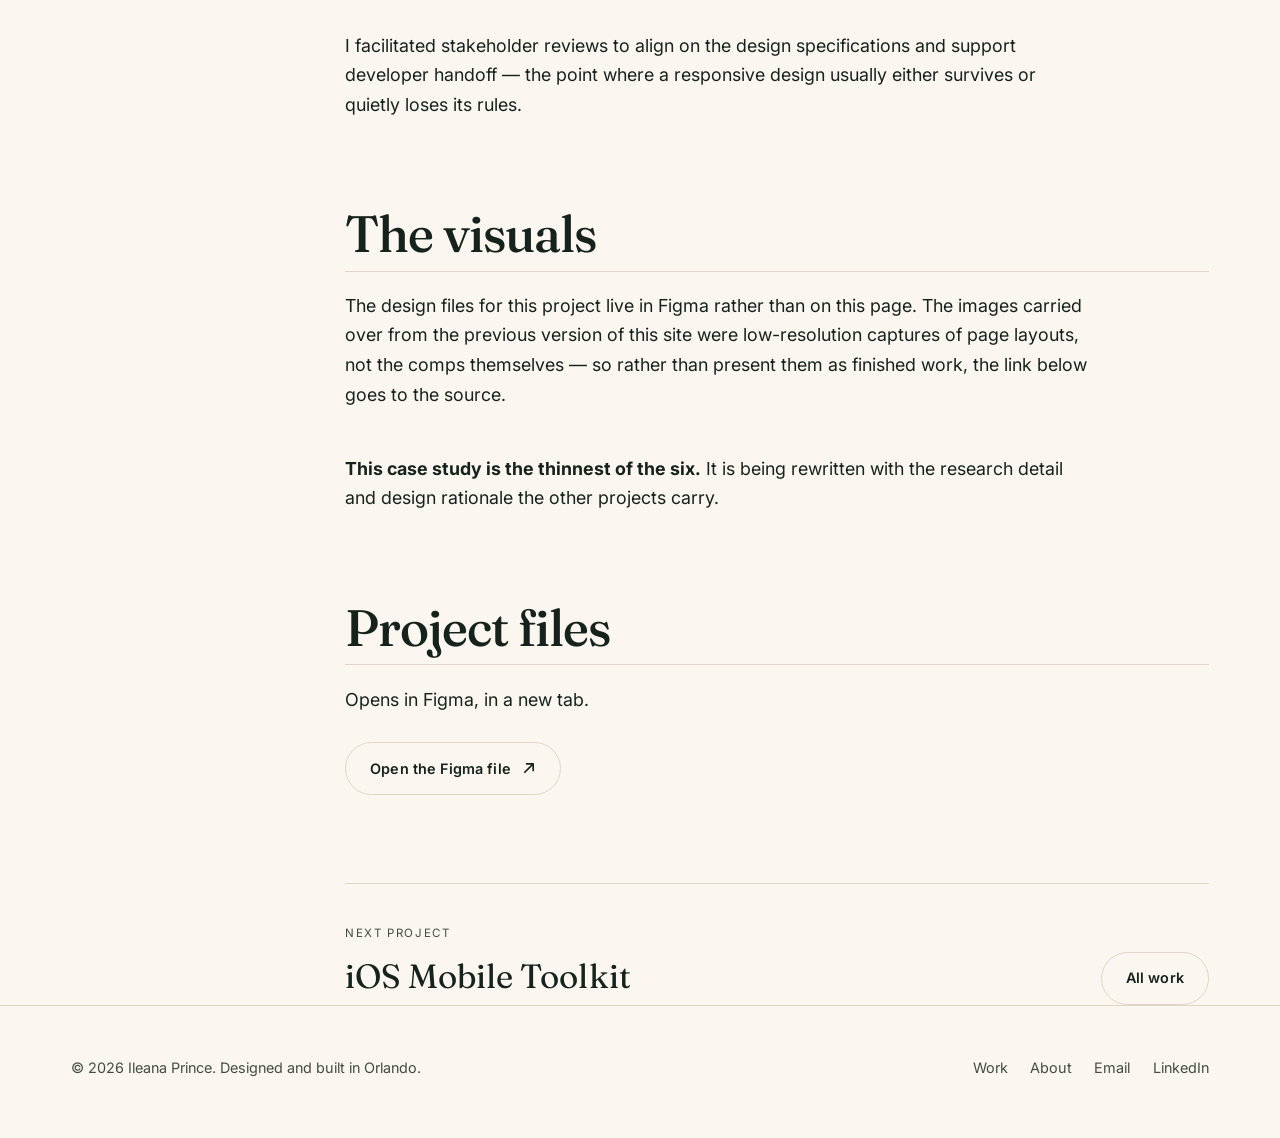
==== commit 215bae28: "Meet WCAG AAA where the content allows, and fix two real bugs Audited with axe-core against A, AA, A" ====
--- a/work/better-homes-gardens.html
+++ b/work/better-homes-gardens.html
@@ -19,9 +19,20 @@
 <link rel="preconnect" href="https://fonts.gstatic.com" crossorigin>
 <link href="https://fonts.googleapis.com/css2?family=Fraunces:ital,opsz,wght@0,9..144,300..700;1,9..144,300..700&family=Inter:wght@400;500;600;700&display=swap" rel="stylesheet">
 <link rel="stylesheet" href="../css/main.css">
+<script type="application/ld+json">
+{
+  "@context": "https://schema.org",
+  "@type": "BreadcrumbList",
+  "itemListElement": [
+    {"@type":"ListItem","position":1,"name":"Home","item":"https://ileanaprince.com/"},
+    {"@type":"ListItem","position":2,"name":"Work","item":"https://ileanaprince.com/#work"},
+    {"@type":"ListItem","position":3,"name":"Better Homes & Gardens","item":"https://ileanaprince.com/work/better-homes-gardens.html"}
+  ]
+}
+</script>
 </head>
 <body>
-<script>document.documentElement.classList.add("js");</script>
+<script>document.documentElement.classList.add("js");try{var t=localStorage.getItem("theme");if(t)document.documentElement.setAttribute("data-theme",t);}catch(e){}</script>
 
 <a class="skip-link" href="#main">Skip to content</a>
 
@@ -35,10 +46,15 @@
       Ileana Prince
     </a>
     <nav class="nav" aria-label="Primary">
-      <a href="../index.html#work" aria-current="page">Work</a>
+      <a href="../index.html#work">Work</a>
       <a href="../index.html#about">About</a>
       <a href="../index.html#approach" class="nav-hide-sm">Approach</a>
       <a href="../index.html#contact">Contact</a>
+    <button type="button" class="theme-toggle" id="themeToggle" aria-pressed="false" title="Switch between light and dark">
+        <svg class="icon-sun" viewBox="0 0 24 24" fill="none" stroke="currentColor" stroke-width="1.7" aria-hidden="true"><circle cx="12" cy="12" r="4.2"/><path d="M12 2.5v2.2M12 19.3v2.2M4.2 4.2l1.6 1.6M18.2 18.2l1.6 1.6M2.5 12h2.2M19.3 12h2.2M4.2 19.8l1.6-1.6M18.2 5.8l1.6-1.6" stroke-linecap="round"/></svg>
+        <svg class="icon-moon" viewBox="0 0 24 24" fill="none" stroke="currentColor" stroke-width="1.7" aria-hidden="true"><path d="M20 14.5A8.2 8.2 0 0 1 9.5 4a8.5 8.5 0 1 0 10.5 10.5Z" stroke-linejoin="round"/></svg>
+        <span class="visually-hidden">Switch colour theme</span>
+      </button>
     </nav>
   </div>
 </header>
@@ -48,6 +64,13 @@
   <article>
     <header class="case-hero">
       <div class="wrap">
+      <nav class="breadcrumb" aria-label="Breadcrumb">
+        <ol>
+          <li><a href="../index.html">Home</a></li>
+          <li><a href="../index.html#work">Work</a></li>
+          <li><span aria-current="page">Better Homes &amp; Gardens</span></li>
+        </ol>
+      </nav>
         <span class="eyebrow">Responsive redesign · Visual &amp; interaction design</span>
         <h1>Better Homes &amp; Gardens: editorial that holds at every width</h1>
         <p class="lede">A content-heavy publisher lives or dies on whether the reader keeps reading. This was a responsive rework built around hierarchy and typography first, then wireframes and comps that survive the jump from desktop to phone.</p>
--- a/css/main.css
+++ b/css/main.css
@@ -10,11 +10,11 @@
   --paper:       #FFFFFF;
   --ink:         #16231C;
   --ink-soft:    #38493F;
-  --muted:       #5E6E63;
+  --muted:       #414D44;
   --line:        #DFD6C6;
-  --forest:      #24503F;
+  --forest:      #1E4436;
   --moss:        #4F7A5C;
-  --terracotta:  #A94E2A;
+  --terracotta:  #7A3317;
   --clay:        #E3B294;
 
   --accent:      var(--terracotta);
@@ -56,11 +56,11 @@
     --surface: #18231D;
     --fg:      #ECE6DA;
     --fg-soft: #C3CDC4;
-    --muted:   #9AA89E;
+    --muted:   #A6B4AA;
     --border:  #2A362F;
     --forest:  #7FB395;
     --moss:    #8FBDA0;
-    --accent:  #E2865B;
+    --accent:  #EE9A72;
     --accent-ink: #16231C;
   }
 }
@@ -71,11 +71,11 @@
   --surface: #18231D;
   --fg:      #ECE6DA;
   --fg-soft: #C3CDC4;
-  --muted:   #9AA89E;
+  --muted:   #A6B4AA;
   --border:  #2A362F;
   --forest:  #7FB395;
   --moss:    #8FBDA0;
-  --accent:  #E2865B;
+  --accent:  #EE9A72;
   --accent-ink: #16231C;
 }
 
@@ -115,6 +115,12 @@
 img { max-width: 100%; height: auto; display: block; }
 
 hr { border: 0; border-top: 1px solid var(--border); margin: var(--section) 0; }
+
+abbr[title] {
+  text-decoration: underline dotted;
+  text-underline-offset: 0.25em;
+  cursor: help;
+}
 
 ::selection { background: var(--accent); color: var(--accent-ink); }
 
@@ -179,7 +185,13 @@
   display: block;
 }
 
+/* WCAG 1.4.8 (AAA) applies to blocks of running text: line length under 80
+   characters, and paragraph spacing at least 1.5x the line spacing. Line
+   height is 1.65, so the gap below a paragraph is 2.5em. */
 .prose { max-width: var(--prose); }
+.prose p { margin-bottom: 2.5em; }
+.prose p:last-child { margin-bottom: 0; }
+.prose ul { margin-bottom: 2.5em; }
 .prose h3 { font-size: var(--step-2); margin-top: 2em; }
 /* A small label that is still a real heading — the level stays correct for
    screen readers, only the type size changes. */
@@ -235,6 +247,7 @@
 }
 
 .wordmark {
+  min-height: 44px;
   font-family: var(--font-display);
   font-size: 1.05rem;
   font-weight: 600;
@@ -252,13 +265,17 @@
   font-weight: 500;
   text-decoration: none;
   color: var(--fg-soft);
-  padding-block: 0.4rem;
   position: relative;
+  /* WCAG 2.5.5 (AAA): targets are at least 44x44 CSS px. */
+  min-height: 44px;
+  display: inline-flex;
+  align-items: center;
+  padding-inline: 0.15rem;
 }
 .nav a::after {
   content: "";
   position: absolute;
-  left: 0; bottom: 0;
+  left: 0; bottom: 10px;
   width: 100%; height: 1px;
   background: var(--accent);
   transform: scaleX(0);
@@ -267,6 +284,31 @@
 }
 .nav a:hover::after, .nav a[aria-current]::after { transform: scaleX(1); }
 .nav a[aria-current] { color: var(--fg); }
+
+/* Colour-scheme control — WCAG 1.4.8 (AAA) asks that the reader be able to
+   choose, not just inherit the OS setting. */
+.theme-toggle {
+  min-width: 44px;
+  min-height: 44px;
+  display: inline-grid;
+  place-items: center;
+  border: 1px solid var(--border);
+  border-radius: 999px;
+  background: transparent;
+  color: var(--fg-soft);
+  cursor: pointer;
+  padding: 0;
+  transition: border-color 0.25s var(--ease), color 0.25s var(--ease);
+}
+.theme-toggle:hover { border-color: var(--accent); color: var(--accent); }
+.theme-toggle svg { width: 18px; height: 18px; grid-area: 1 / 1; }
+.theme-toggle .icon-moon { display: none; }
+:root[data-theme="dark"] .theme-toggle .icon-sun { display: none; }
+:root[data-theme="dark"] .theme-toggle .icon-moon { display: block; }
+@media (prefers-color-scheme: dark) {
+  :root:not([data-theme="light"]) .theme-toggle .icon-sun { display: none; }
+  :root:not([data-theme="light"]) .theme-toggle .icon-moon { display: block; }
+}
 
 .nav-toggle { display: none; }
 
@@ -574,11 +616,11 @@
   :root:not([data-theme="dark"]) .contact-panel { color: #F6F2E9; }
 }
 .contact-panel h2 { font-size: var(--step-4); max-width: 14ch; margin-bottom: 1rem; }
-.contact-panel p { max-width: 46ch; opacity: 0.86; }
+.contact-panel p { max-width: 46ch; }
 .contact-panel .btn { background: currentColor; border-color: currentColor; color: var(--forest); }
 .contact-panel .btn:hover { background: var(--clay); border-color: var(--clay); color: #16231C; }
-.contact-panel .btn--ghost { background: transparent; color: currentColor; border-color: currentColor; opacity: 0.8; }
-.contact-panel .btn--ghost:hover { opacity: 1; background: transparent; color: currentColor; border-color: currentColor; }
+.contact-panel .btn--ghost { background: transparent; color: currentColor; border-color: currentColor; }
+.contact-panel .btn--ghost:hover { background: transparent; color: currentColor; border-color: currentColor; }
 .contact-vine {
   position: absolute;
   right: -80px; bottom: -100px;
@@ -598,9 +640,35 @@
 .site-footer .wrap { display: flex; flex-wrap: wrap; gap: 1rem 2rem; justify-content: space-between; align-items: center; }
 .site-footer a { text-decoration: none; }
 .site-footer a:hover { color: var(--accent); }
-.footer-links { display: flex; gap: 1.4rem; flex-wrap: wrap; }
+.footer-links { display: flex; gap: 0.5rem 1.4rem; flex-wrap: wrap; }
+.footer-links a { min-height: 44px; display: inline-flex; align-items: center; }
 
 /* ------------------------------------------------------- case studies --- */
+
+/* Breadcrumb — WCAG 2.4.8 (AAA), so a reader always knows where they are. */
+.breadcrumb { margin-bottom: 1.5rem; }
+.breadcrumb ol {
+  list-style: none;
+  display: flex;
+  flex-wrap: wrap;
+  align-items: center;
+  gap: 0.5rem;
+  margin: 0;
+  padding: 0;
+  font-size: var(--step--1);
+  color: var(--muted);
+}
+.breadcrumb li { display: flex; align-items: center; gap: 0.5rem; }
+.breadcrumb li + li::before { content: "/"; color: var(--border); }
+.breadcrumb a {
+  color: var(--muted);
+  text-decoration: none;
+  min-height: 44px;
+  display: inline-flex;
+  align-items: center;
+}
+.breadcrumb a:hover { color: var(--accent); text-decoration: underline; }
+.breadcrumb [aria-current] { color: var(--fg); }
 
 .case-hero { padding-block: clamp(2.5rem, 6vw, 5rem) clamp(2rem, 4vw, 3.5rem); }
 .case-hero h1 {
@@ -616,12 +684,28 @@
   line-height: 1.5;
 }
 
+/* Every source image here is portrait — phone screens and portrait slide
+   documents. So the cover shrinks to fit its image rather than stretching a
+   narrow screenshot across a full-width band: bounded height, never upscaled. */
 .case-cover {
+  width: fit-content;
+  max-width: 100%;
+  margin: 0 auto clamp(2rem, 5vw, 4rem);
+  display: grid;
+  place-items: center;
+  padding: clamp(0.75rem, 2vw, 1.5rem);
   border-radius: var(--radius-lg);
   overflow: hidden;
   border: 1px solid var(--border);
   background: var(--bg-alt);
-  margin-bottom: clamp(2rem, 5vw, 4rem);
+}
+.case-cover img {
+  max-height: 560px;
+  max-width: 100%;
+  width: auto;
+  height: auto;
+  object-fit: contain;
+  border-radius: 8px;
 }
 
 .case-meta {
@@ -654,8 +738,15 @@
   font-size: 0.7rem; letter-spacing: 0.14em; text-transform: uppercase;
   color: var(--muted); margin-bottom: 0.9rem;
 }
-.case-toc ol { list-style: none; margin: 0; padding: 0; display: grid; gap: 0.55rem; }
-.case-toc a { text-decoration: none; color: var(--muted); }
+.case-toc ol { list-style: none; margin: 0; padding: 0; display: grid; }
+.case-toc a {
+  text-decoration: none;
+  color: var(--muted);
+  min-height: 44px;
+  display: flex;
+  align-items: center;
+  padding-block: 0.2rem;
+}
 .case-toc a:hover, .case-toc a.is-active { color: var(--accent); }
 @media (max-width: 999px) { .case-toc { display: none; } }
 
@@ -710,22 +801,48 @@
 .gallery--tall { grid-template-columns: repeat(auto-fit, minmax(min(190px, 100%), 1fr)); }
 .gallery figure { margin: 0; }
 .gallery button.shot {
-  display: block;
+  display: grid;
+  place-items: center;
   width: 100%;
-  padding: 0;
+  aspect-ratio: 4 / 3;
+  padding: 0.65rem;
   border: 1px solid var(--border);
   border-radius: 10px;
   overflow: hidden;
-  background: var(--surface);
+  background: var(--bg-alt);
   cursor: zoom-in;
   transition: transform 0.3s var(--ease), border-color 0.3s var(--ease);
 }
+/* Tall galleries hold phone screens, so the box is portrait. Either way the
+   image is contained, never cropped — this is design work, not decoration. */
+.gallery--tall button.shot { aspect-ratio: 3 / 4; }
 .gallery button.shot:hover { transform: translateY(-3px); border-color: var(--accent); }
-.gallery img { width: 100%; }
+/* Explicit width and height with object-fit does the letterboxing reliably;
+   percentage max-height against an aspect-ratio box does not resolve in every
+   engine, which let portrait shots overflow their container. */
+.gallery img {
+  width: 100%;
+  height: 100%;
+  /* Grid items default to min-height:auto, which lets a tall image push past
+     its track. Zeroing the minimums is what actually holds the box. */
+  min-width: 0;
+  min-height: 0;
+  object-fit: contain;
+  border-radius: 4px;
+}
 .gallery figcaption { font-size: var(--step--1); color: var(--muted); margin-top: 0.55rem; line-height: 1.45; }
 
 .figure-wide { margin: 2.5rem 0; }
-.figure-wide img { width: 100%; border: 1px solid var(--border); border-radius: 12px; background: var(--surface); }
+.figure-wide img {
+  width: auto;
+  max-width: 100%;
+  max-height: 70vh;
+  margin-inline: auto;
+  object-fit: contain;
+  border: 1px solid var(--border);
+  border-radius: 12px;
+  background: var(--surface);
+}
 .figure-wide figcaption { font-size: var(--step--1); color: var(--muted); margin-top: 0.7rem; }
 
 /* Lightbox */
@@ -788,6 +905,15 @@
 .js .reveal { opacity: 0; transform: translateY(18px); }
 .js .reveal.is-visible { opacity: 1; transform: none; transition: opacity 0.7s var(--ease), transform 0.7s var(--ease); }
 
+/* Colours are transitioned, and a var()-driven colour can hold its old value
+   through a theme swap — which left buttons unreadable for a moment. Kill
+   transitions for the frame in which the theme changes. */
+:root.theme-changing *,
+:root.theme-changing *::before,
+:root.theme-changing *::after {
+  transition: none !important;
+}
+
 @media (prefers-reduced-motion: reduce) {
   *, *::before, *::after {
     animation-duration: 0.001ms !important;
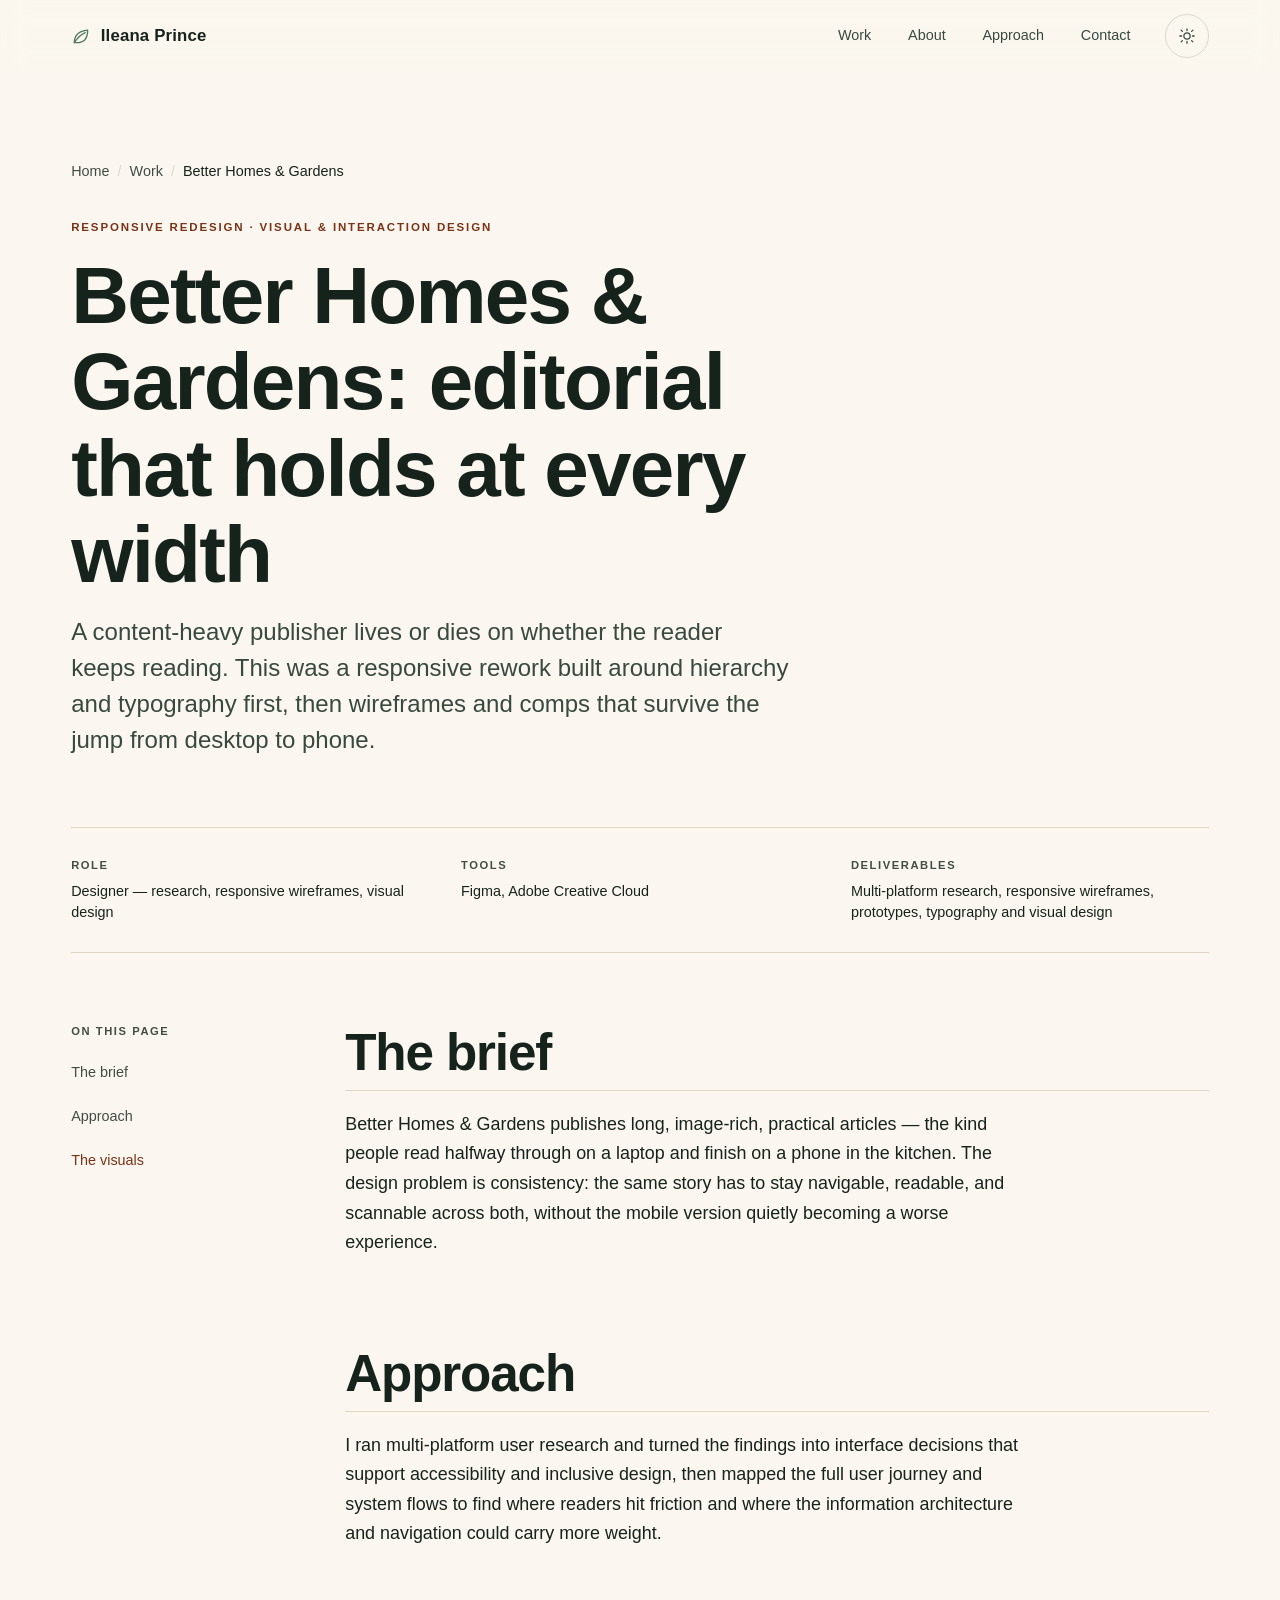
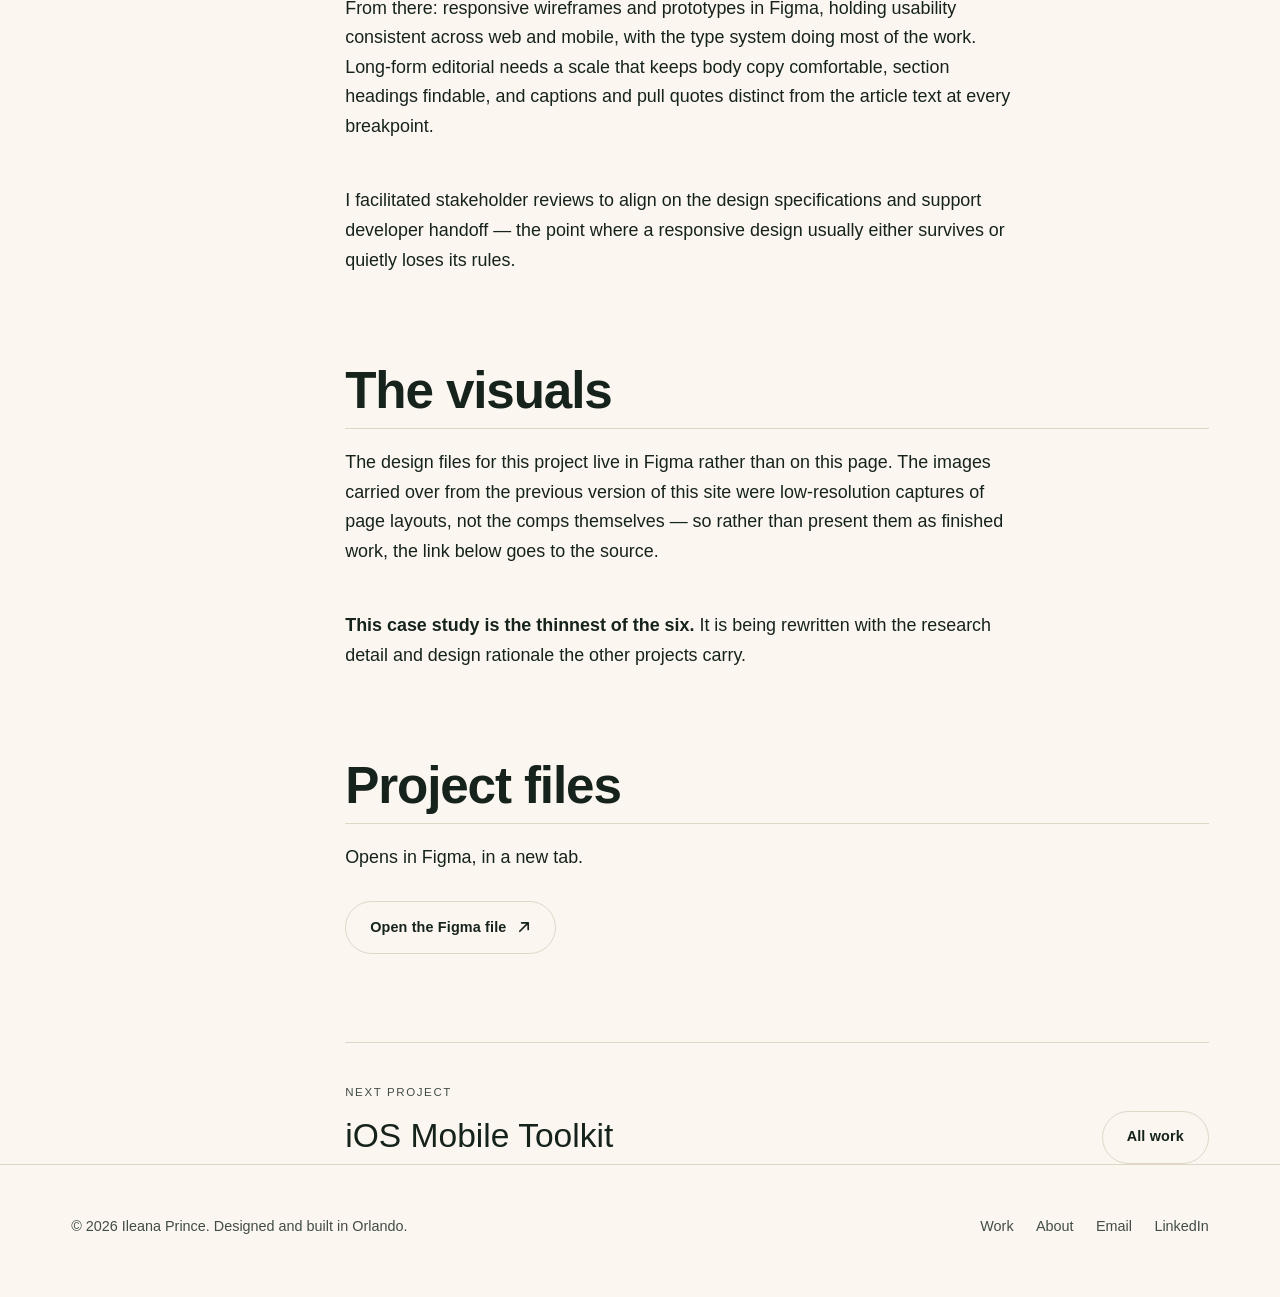
==== commit 14290032: "Switch all type to Helvetica The site was running Fraunces for headings and Inter for everything els" ====
--- a/work/better-homes-gardens.html
+++ b/work/better-homes-gardens.html
@@ -4,10 +4,18 @@
 <meta charset="utf-8">
 <meta name="viewport" content="width=device-width, initial-scale=1">
 <title>Better Homes &amp; Gardens — Ileana Prince</title>
-<meta name="description" content="A responsive redesign case study for Better Homes &amp; Gardens: multi-platform research, responsive wireframes, typography and visual design, and developer handoff.">
+<meta name="description" content="A responsive study of Better Homes &amp; Gardens, a content-heavy editorial site, built around hierarchy and typography. Case study in progress.">
+<meta name="author" content="Ileana Prince">
+<meta name="robots" content="index, follow, max-image-preview:large, max-snippet:-1">
+<meta name="twitter:card" content="summary_large_image">
+<meta name="twitter:title" content="Better Homes &amp; Gardens — Ileana Prince">
+<meta name="twitter:description" content="A responsive study of Better Homes &amp; Gardens, a content-heavy editorial site, built around hierarchy and typography. Case study in progress.">
+<meta name="twitter:image" content="https://ileanaprince.com/images/work/better-homes-gardens/03.png">
+<meta property="og:site_name" content="Ileana Prince">
+<meta property="og:locale" content="en_US">
 <link rel="canonical" href="https://ileanaprince.com/work/better-homes-gardens.html">
 <meta property="og:title" content="Better Homes &amp; Gardens — Ileana Prince">
-<meta property="og:description" content="A responsive redesign case study for Better Homes &amp; Gardens: multi-platform research, responsive wireframes, typography and visual design, and developer handoff.">
+<meta property="og:description" content="A responsive study of Better Homes &amp; Gardens, a content-heavy editorial site, built around hierarchy and typography. Case study in progress.">
 <meta property="og:type" content="article">
 <meta property="og:url" content="https://ileanaprince.com/work/better-homes-gardens.html">
 <meta property="og:image" content="https://ileanaprince.com/images/work/better-homes-gardens/03.png">
@@ -15,9 +23,6 @@
 <meta name="theme-color" content="#0F1613" media="(prefers-color-scheme: dark)">
 <link rel="icon" href="../images/brand/favicon-64.png" sizes="64x64">
 <link rel="apple-touch-icon" href="../images/brand/apple-touch-icon.png">
-<link rel="preconnect" href="https://fonts.googleapis.com">
-<link rel="preconnect" href="https://fonts.gstatic.com" crossorigin>
-<link href="https://fonts.googleapis.com/css2?family=Fraunces:ital,opsz,wght@0,9..144,300..700;1,9..144,300..700&family=Inter:wght@400;500;600;700&display=swap" rel="stylesheet">
 <link rel="stylesheet" href="../css/main.css">
 <script type="application/ld+json">
 {
@@ -28,6 +33,33 @@
     {"@type":"ListItem","position":2,"name":"Work","item":"https://ileanaprince.com/#work"},
     {"@type":"ListItem","position":3,"name":"Better Homes & Gardens","item":"https://ileanaprince.com/work/better-homes-gardens.html"}
   ]
+}
+</script>
+<script type="application/ld+json">
+{
+  "@context": "https://schema.org",
+  "@type": "CreativeWork",
+  "name": "Better Homes & Gardens",
+  "headline": "Better Homes & Gardens",
+  "description": "A responsive study of a content-heavy editorial site.",
+  "url": "https://ileanaprince.com/work/better-homes-gardens.html",
+  "image": "https://ileanaprince.com/images/work/better-homes-gardens/03.png",
+  "inLanguage": "en",
+  "keywords": "Responsive design, Editorial design, Typography",
+  "author": {
+    "@type": "Person",
+    "name": "Ileana Prince",
+    "url": "https://ileanaprince.com/"
+  },
+  "creator": {
+    "@type": "Person",
+    "name": "Ileana Prince"
+  },
+  "isPartOf": {
+    "@type": "CollectionPage",
+    "name": "Selected work",
+    "url": "https://ileanaprince.com/#work"
+  }
 }
 </script>
 </head>
--- a/css/main.css
+++ b/css/main.css
@@ -27,8 +27,10 @@
   --border:      var(--line);
 
   /* Type */
-  --font-display: "Fraunces", "Iowan Old Style", Georgia, serif;
-  --font-sans: "Inter", -apple-system, BlinkMacSystemFont, "Segoe UI", Helvetica, Arial, sans-serif;
+  /* Helvetica throughout. "Helvetica Neue" first for the wider weight range on
+     macOS; Arial is the metric-compatible stand-in on Windows. */
+  --font-display: "Helvetica Neue", Helvetica, Arial, sans-serif;
+  --font-sans: "Helvetica Neue", Helvetica, Arial, sans-serif;
 
   --step--1: clamp(0.82rem, 0.79rem + 0.14vw, 0.9rem);
   --step-0:  clamp(1rem, 0.96rem + 0.2vw, 1.12rem);
@@ -94,16 +96,14 @@
   font-size: var(--step-0);
   line-height: 1.65;
   -webkit-font-smoothing: antialiased;
-  font-synthesis-weight: none;
 }
 
 h1, h2, h3, h4 {
   font-family: var(--font-display);
-  font-weight: 500;
-  line-height: 1.05;
-  letter-spacing: -0.02em;
+  font-weight: 700;
+  line-height: 1.08;
+  letter-spacing: -0.022em;
   margin: 0 0 0.5em;
-  font-variation-settings: "SOFT" 0, "WONK" 0;
 }
 
 p { margin: 0 0 1.1em; }
@@ -248,6 +248,7 @@
 
 .wordmark {
   min-height: 44px;
+  white-space: nowrap;
   font-family: var(--font-display);
   font-size: 1.05rem;
   font-weight: 600;
@@ -317,6 +318,15 @@
   .nav a.nav-hide-sm { display: none; }
 }
 
+/* Keep the wordmark on one line without pushing the theme toggle off-screen. */
+@media (max-width: 430px) {
+  .site-header .wrap { gap: 0.5rem; }
+  .wordmark { font-size: 0.92rem; gap: 0.4rem; }
+  .wordmark .leaf { width: 17px; height: 17px; }
+  .nav { gap: 0.7rem; }
+  .nav a { font-size: 0.82rem; }
+}
+
 /* -------------------------------------------------------------- hero --- */
 
 .hero {
@@ -336,16 +346,14 @@
 
 .hero h1 {
   font-size: var(--step-5);
-  font-weight: 400;
-  line-height: 0.92;
-  letter-spacing: -0.035em;
+  font-weight: 700;
+  line-height: 0.95;
+  letter-spacing: -0.04em;
   margin: 0 0 1.5rem;
-  font-variation-settings: "SOFT" 20, "WONK" 1, "opsz" 100;
 }
 .hero h1 em {
   font-style: italic;
   color: var(--forest);
-  font-variation-settings: "SOFT" 60, "WONK" 1;
 }
 .hero-lede {
   font-size: var(--step-1);
@@ -675,7 +683,6 @@
   font-size: var(--step-4);
   max-width: 18ch;
   margin-bottom: 1rem;
-  font-variation-settings: "SOFT" 20, "WONK" 1, "opsz" 100;
 }
 .case-hero .lede {
   font-size: var(--step-1);
